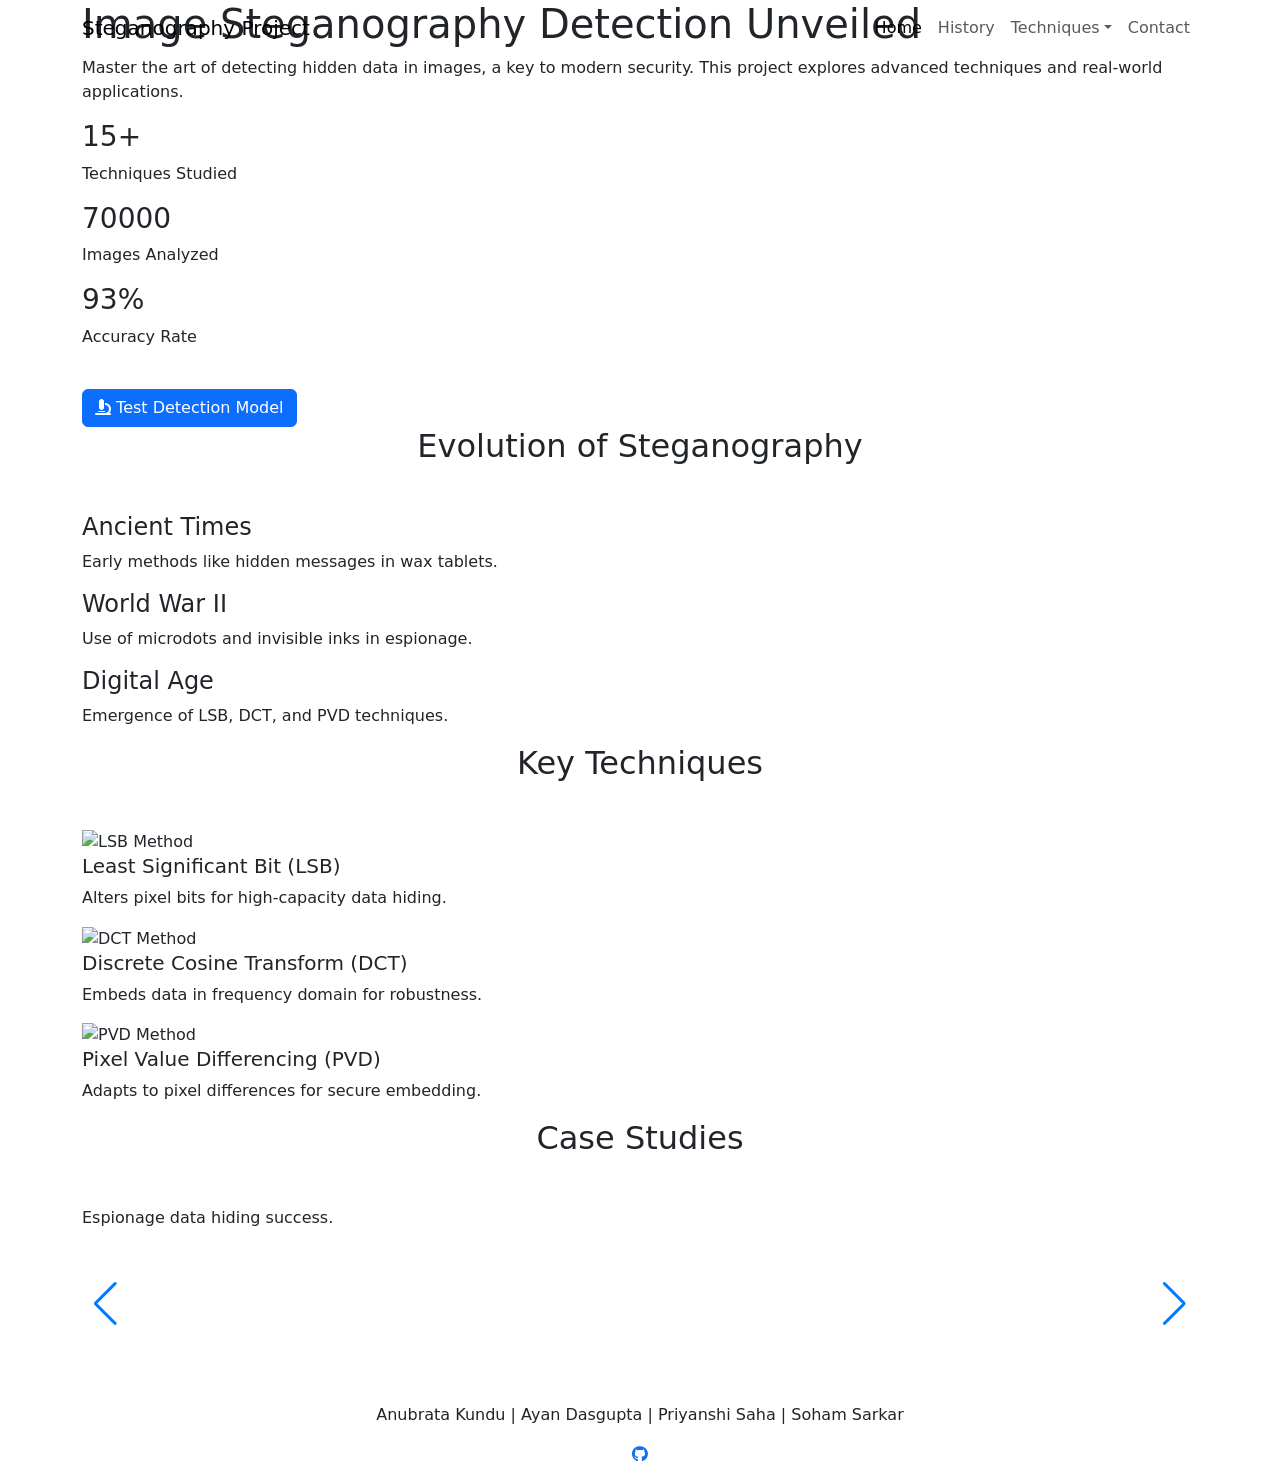
==== index.html @ f11f9999 "Added all files" ====
<!DOCTYPE html>
<html lang="en">
<head>
  <meta charset="UTF-8">
  <meta name="viewport" content="width=device-width, initial-scale=1.0">
  <meta name="description" content="Explore Detection of image steganography: advanced techniques and evolution. Final year project by [Your Team Name], 2025.">
  <meta name="keywords" content="steganography, data hiding, cryptography, LSB, DCT, PVD, digital security">
  <meta name="author" content="[Your Team Name]">
  <title>Image Steganography Detection - Final Year Project</title>
  <link href="https://cdn.jsdelivr.net/npm/bootstrap@5.3.0/dist/css/bootstrap.min.css" rel="stylesheet">
  <link href="https://cdnjs.cloudflare.com/ajax/libs/font-awesome/6.4.0/css/all.min.css" rel="stylesheet">
  <link href="https://cdn.jsdelivr.net/npm/swiper@10/swiper-bundle.min.css" rel="stylesheet">
  <link href="https://fonts.googleapis.com/css2?family=Playfair+Display:wght@700&family=Montserrat:wght@400;600;700&display=swap" rel="stylesheet">
  <link href="styles.css" rel="stylesheet">
  <script src="https://cdn.jsdelivr.net/npm/chart.js"></script>
</head>
<body>
  <!-- Navbar -->
  <nav class="navbar navbar-expand-lg fixed-top">
    <div class="container">
      <a class="navbar-brand" href="#">Steganography Project</a>
      <button class="navbar-toggler" type="button" data-bs-toggle="collapse" data-bs-target="#navbarNav" aria-controls="navbarNav" aria-expanded="false" aria-label="Toggle navigation">
        <span class="navbar-toggler-icon"></span>
      </button>
      <div class="collapse navbar-collapse" id="navbarNav">
        <ul class="navbar-nav ms-auto">
          <li class="nav-item">
            <a class="nav-link active" href="#">Home</a>
          </li>
          <li class="nav-item">
            <a class="nav-link" href="#history">History</a>
          </li>
          <li class="nav-item dropdown">
            <a class="nav-link dropdown-toggle" href="#" id="techniquesDropdown" role="button" data-bs-toggle="dropdown" aria-expanded="false">Techniques</a>
            <ul class="dropdown-menu" aria-labelledby="techniquesDropdown">
              <li><a class="dropdown-item" href="lsb.html">LSB Method</a></li>
              <li><a class="dropdown-item" href="dct.html">DCT Method</a></li>
              <li><a class="dropdown-item" href="pvd.html">Pixel Value Differencing</a></li>
            </ul>
          </li>
          <li class="nav-item">
            <a class="nav-link" href="#contact">Contact</a>
          </li>
        </ul>
      </div>
    </div>
  </nav>

  <!-- Hero Section -->
  <section class="hero-section">
    <div class="parallax"></div>
    <div class="container">
      <h1>Image Steganography Detection Unveiled</h1>
      <div class="subheading">
        <p>Master the art of detecting hidden data in images, a key to modern security. This project explores advanced techniques and real-world applications.</p>
      </div>
      <div class="hero-stats">
        <div class="stat-item">
          <h3>15+</h3>
          <p>Techniques Studied</p>
        </div>
        <div class="stat-item">
          <h3>70000</h3>
          <p>Images Analyzed</p>
        </div>
        <div class="stat-item">
          <h3>93%</h3>
          <p>Accuracy Rate</p>
        </div>
      </div>
      <a href="http://localhost:5000" class="btn btn-primary mt-4" target="_blank">
        <i class="fas fa-microscope"></i> Test Detection Model
      </a>
    </div>
  </section>

  <!-- History Section -->
  <section class="history-section" id="history">
    <div class="container">
      <h2 class="text-center mb-5">Evolution of Steganography</h2>
      <div class="timeline">
        <div class="timeline-item">
          <h4>Ancient Times</h4>
          <p>Early methods like hidden messages in wax tablets.</p>
        </div>
        <div class="timeline-item">
          <h4>World War II</h4>
          <p>Use of microdots and invisible inks in espionage.</p>
        </div>
        <div class="timeline-item">
          <h4>Digital Age</h4>
          <p>Emergence of LSB, DCT, and PVD techniques.</p>
        </div>
      </div>
    </div>
  </section>

  <!-- Techniques Section -->
  <section class="techniques-section">
    <div class="container">
      <h2 class="text-center mb-5">Key Techniques</h2>
      <div class="technique-grid">
        <div class="technique-card">
          <img src="https://picsum.photos/300/200?random=60&grayscale" alt="LSB Method" loading="lazy">
          <div class="card-body">
            <h5>Least Significant Bit (LSB)</h5>
            <p>Alters pixel bits for high-capacity data hiding.</p>
          </div>
        </div>
        <div class="technique-card">
          <img src="https://picsum.photos/300/200?random=61&grayscale" alt="DCT Method" loading="lazy">
          <div class="card-body">
            <h5>Discrete Cosine Transform (DCT)</h5>
            <p>Embeds data in frequency domain for robustness.</p>
          </div>
        </div>
        <div class="technique-card">
          <img src="https://picsum.photos/300/200?random=62&grayscale" alt="PVD Method" loading="lazy">
          <div class="card-body">
            <h5>Pixel Value Differencing (PVD)</h5>
            <p>Adapts to pixel differences for secure embedding.</p>
          </div>
        </div>
      </div>
    </div>
  </section>

  <!-- Examples Section -->
  <section class="examples-section">
    <div class="container">
      <h2 class="text-center mb-5">Case Studies</h2>
      <div class="swiper mySwiper">
        <div class="swiper-wrapper">
          <div class="swiper-slide">
            <p class="example-quote">Espionage data hiding success.</p>
            <iframe src="https://www.youtube.com/embed/dQw4w9WgXcQ" title="YouTube video" frameborder="0" allow="accelerometer; clipboard-write; encrypted-media;" allowfullscreen loading="lazy"></iframe>
          </div>
          <div class="swiper-slide">
            <p class="example-quote">Secure journalism application.</p>
            <iframe src="https://www.youtube.com/embed/dQw4w9WgXcQ" title="YouTube video" frameborder="0" allow="accelerometer; clipboard-write; encrypted-media;" allowfullscreen loading="lazy"></iframe>
          </div>
        </div>
        <div class="swiper-button-next"></div>
        <div class="swiper-button-prev"></div>
      </div>
    </div>
  </section>

  <!-- Footer -->
  <footer>
    <div class="container">
      <div class="row">
        <div class="col-12 text-center">
          <p>Anubrata Kundu | Ayan Dasgupta | Priyanshi Saha | Soham Sarkar</p>
          <div class="mt-3">
            <a href="https://github.com/AD9190/Steganography"><i class="fab fa-github mx-2"></i></a>
          </div>
        </div>
      </div>
    </div>
  </footer>

  <script src="https://cdn.jsdelivr.net/npm/bootstrap@5.3.0/dist/js/bootstrap.bundle.min.js"></script>
  <script src="https://cdn.jsdelivr.net/npm/swiper@10/swiper-bundle.min.js"></script>
  <script src="script.js"></script>
</body>
</html>
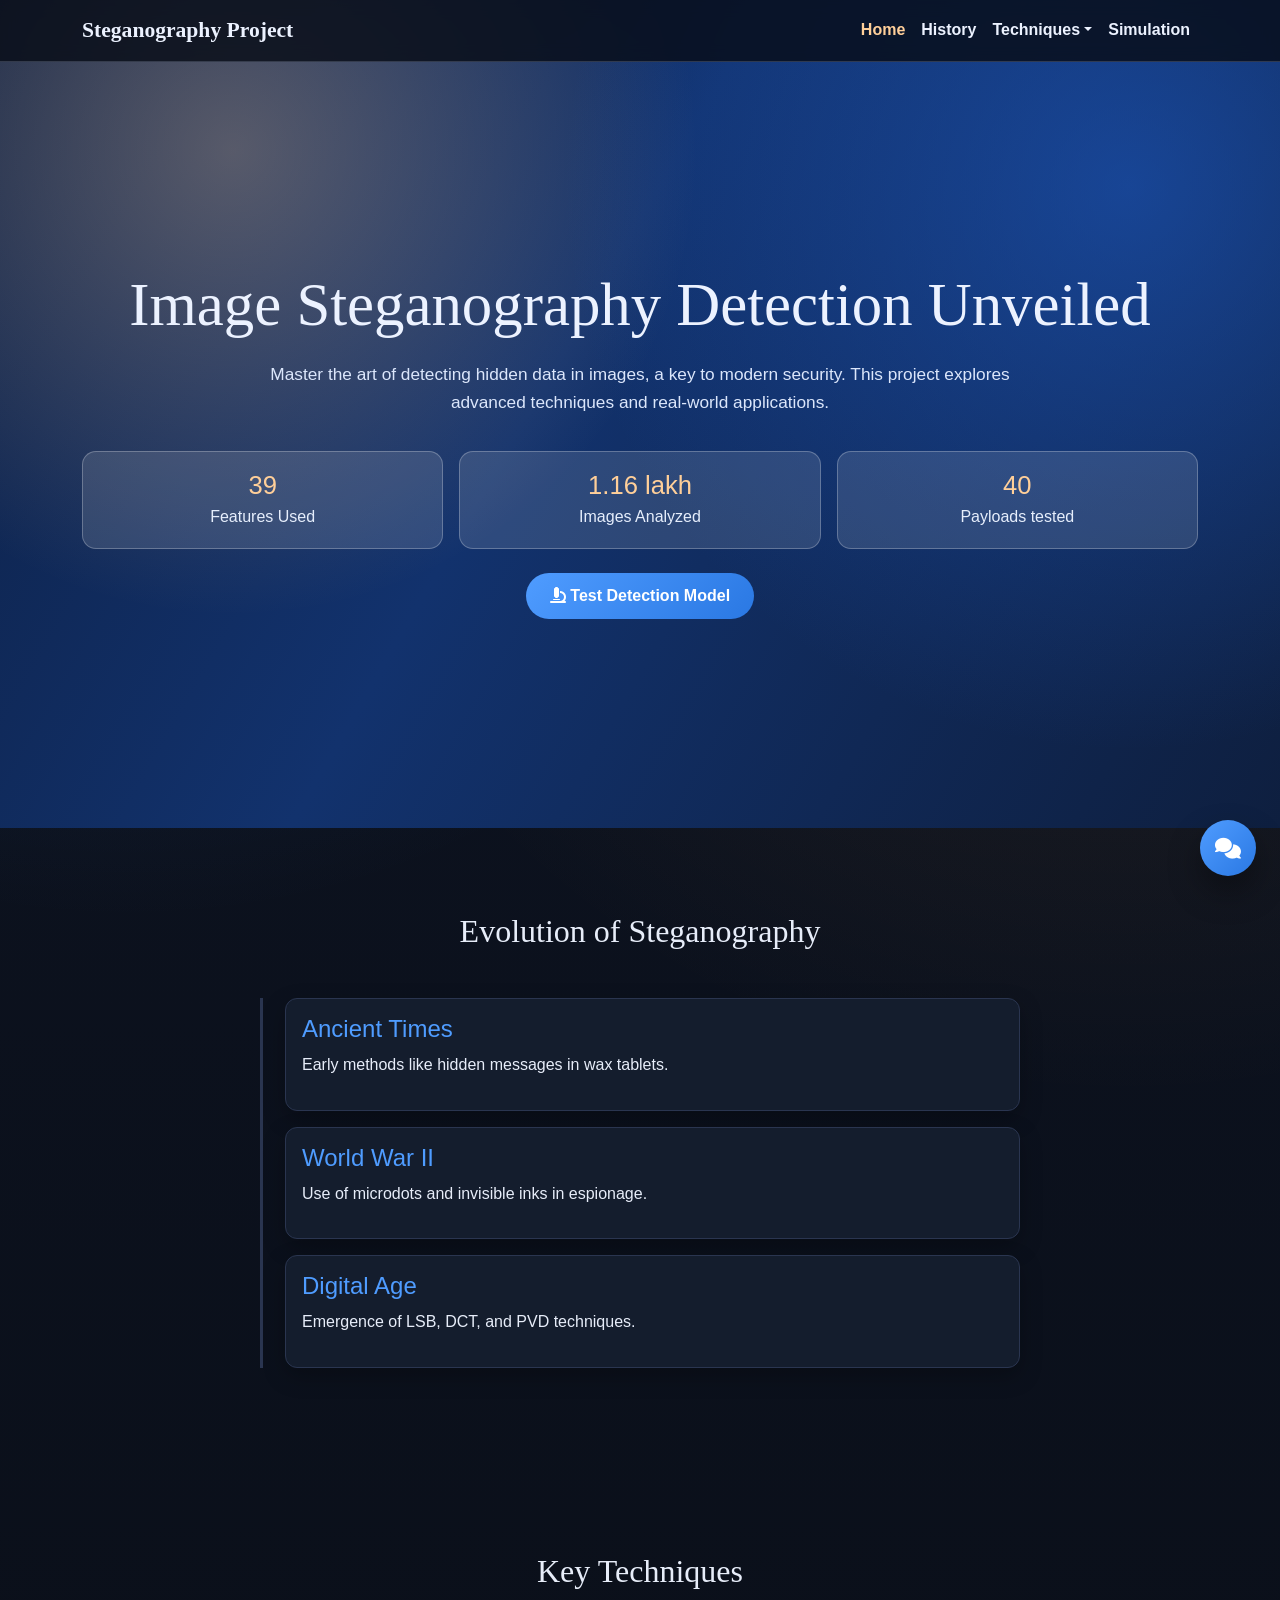
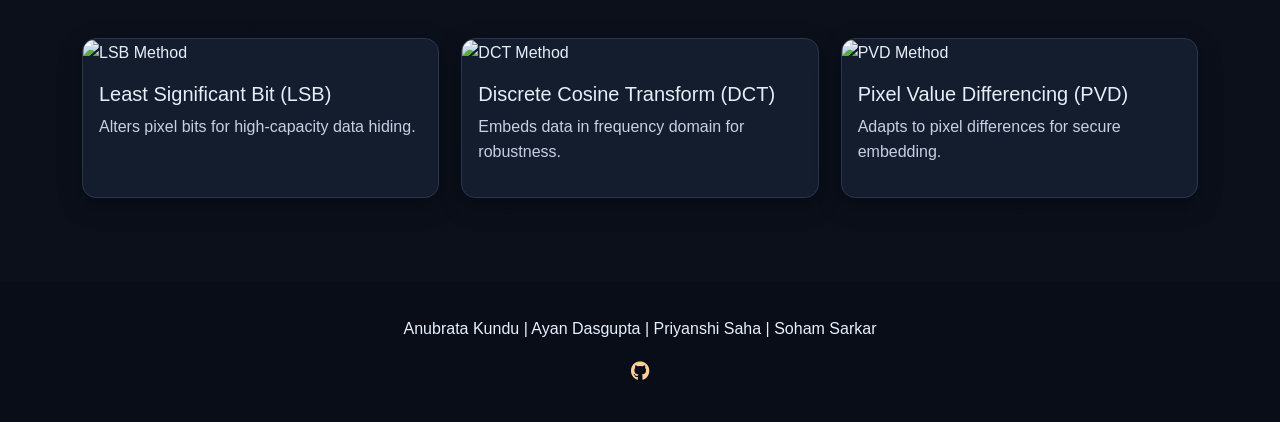
==== commit 72227fb1: "Add files via upload" ====
--- a/index.html
+++ b/index.html
@@ -1,167 +1,191 @@
-<!DOCTYPE html>
-<html lang="en">
-<head>
-  <meta charset="UTF-8">
-  <meta name="viewport" content="width=device-width, initial-scale=1.0">
-  <meta name="description" content="Explore Detection of image steganography: advanced techniques and evolution. Final year project by [Your Team Name], 2025.">
-  <meta name="keywords" content="steganography, data hiding, cryptography, LSB, DCT, PVD, digital security">
-  <meta name="author" content="[Your Team Name]">
-  <title>Image Steganography Detection - Final Year Project</title>
-  <link href="https://cdn.jsdelivr.net/npm/bootstrap@5.3.0/dist/css/bootstrap.min.css" rel="stylesheet">
-  <link href="https://cdnjs.cloudflare.com/ajax/libs/font-awesome/6.4.0/css/all.min.css" rel="stylesheet">
-  <link href="https://cdn.jsdelivr.net/npm/swiper@10/swiper-bundle.min.css" rel="stylesheet">
-  <link href="https://fonts.googleapis.com/css2?family=Playfair+Display:wght@700&family=Montserrat:wght@400;600;700&display=swap" rel="stylesheet">
-  <link href="styles.css" rel="stylesheet">
-  <script src="https://cdn.jsdelivr.net/npm/chart.js"></script>
-</head>
-<body>
-  <!-- Navbar -->
-  <nav class="navbar navbar-expand-lg fixed-top">
-    <div class="container">
-      <a class="navbar-brand" href="#">Steganography Project</a>
-      <button class="navbar-toggler" type="button" data-bs-toggle="collapse" data-bs-target="#navbarNav" aria-controls="navbarNav" aria-expanded="false" aria-label="Toggle navigation">
-        <span class="navbar-toggler-icon"></span>
-      </button>
-      <div class="collapse navbar-collapse" id="navbarNav">
-        <ul class="navbar-nav ms-auto">
-          <li class="nav-item">
-            <a class="nav-link active" href="#">Home</a>
-          </li>
-          <li class="nav-item">
-            <a class="nav-link" href="#history">History</a>
-          </li>
-          <li class="nav-item dropdown">
-            <a class="nav-link dropdown-toggle" href="#" id="techniquesDropdown" role="button" data-bs-toggle="dropdown" aria-expanded="false">Techniques</a>
-            <ul class="dropdown-menu" aria-labelledby="techniquesDropdown">
-              <li><a class="dropdown-item" href="lsb.html">LSB Method</a></li>
-              <li><a class="dropdown-item" href="dct.html">DCT Method</a></li>
-              <li><a class="dropdown-item" href="pvd.html">Pixel Value Differencing</a></li>
-            </ul>
-          </li>
-          <li class="nav-item">
-            <a class="nav-link" href="#contact">Contact</a>
-          </li>
-        </ul>
-      </div>
-    </div>
-  </nav>
-
-  <!-- Hero Section -->
-  <section class="hero-section">
-    <div class="parallax"></div>
-    <div class="container">
-      <h1>Image Steganography Detection Unveiled</h1>
-      <div class="subheading">
-        <p>Master the art of detecting hidden data in images, a key to modern security. This project explores advanced techniques and real-world applications.</p>
-      </div>
-      <div class="hero-stats">
-        <div class="stat-item">
-          <h3>15+</h3>
-          <p>Techniques Studied</p>
-        </div>
-        <div class="stat-item">
-          <h3>70000</h3>
-          <p>Images Analyzed</p>
-        </div>
-        <div class="stat-item">
-          <h3>93%</h3>
-          <p>Accuracy Rate</p>
-        </div>
-      </div>
-      <a href="http://localhost:5000" class="btn btn-primary mt-4" target="_blank">
-        <i class="fas fa-microscope"></i> Test Detection Model
-      </a>
-    </div>
-  </section>
-
-  <!-- History Section -->
-  <section class="history-section" id="history">
-    <div class="container">
-      <h2 class="text-center mb-5">Evolution of Steganography</h2>
-      <div class="timeline">
-        <div class="timeline-item">
-          <h4>Ancient Times</h4>
-          <p>Early methods like hidden messages in wax tablets.</p>
-        </div>
-        <div class="timeline-item">
-          <h4>World War II</h4>
-          <p>Use of microdots and invisible inks in espionage.</p>
-        </div>
-        <div class="timeline-item">
-          <h4>Digital Age</h4>
-          <p>Emergence of LSB, DCT, and PVD techniques.</p>
-        </div>
-      </div>
-    </div>
-  </section>
-
-  <!-- Techniques Section -->
-  <section class="techniques-section">
-    <div class="container">
-      <h2 class="text-center mb-5">Key Techniques</h2>
-      <div class="technique-grid">
-        <div class="technique-card">
-          <img src="https://picsum.photos/300/200?random=60&grayscale" alt="LSB Method" loading="lazy">
-          <div class="card-body">
-            <h5>Least Significant Bit (LSB)</h5>
-            <p>Alters pixel bits for high-capacity data hiding.</p>
-          </div>
-        </div>
-        <div class="technique-card">
-          <img src="https://picsum.photos/300/200?random=61&grayscale" alt="DCT Method" loading="lazy">
-          <div class="card-body">
-            <h5>Discrete Cosine Transform (DCT)</h5>
-            <p>Embeds data in frequency domain for robustness.</p>
-          </div>
-        </div>
-        <div class="technique-card">
-          <img src="https://picsum.photos/300/200?random=62&grayscale" alt="PVD Method" loading="lazy">
-          <div class="card-body">
-            <h5>Pixel Value Differencing (PVD)</h5>
-            <p>Adapts to pixel differences for secure embedding.</p>
-          </div>
-        </div>
-      </div>
-    </div>
-  </section>
-
-  <!-- Examples Section -->
-  <section class="examples-section">
-    <div class="container">
-      <h2 class="text-center mb-5">Case Studies</h2>
-      <div class="swiper mySwiper">
-        <div class="swiper-wrapper">
-          <div class="swiper-slide">
-            <p class="example-quote">Espionage data hiding success.</p>
-            <iframe src="https://www.youtube.com/embed/dQw4w9WgXcQ" title="YouTube video" frameborder="0" allow="accelerometer; clipboard-write; encrypted-media;" allowfullscreen loading="lazy"></iframe>
-          </div>
-          <div class="swiper-slide">
-            <p class="example-quote">Secure journalism application.</p>
-            <iframe src="https://www.youtube.com/embed/dQw4w9WgXcQ" title="YouTube video" frameborder="0" allow="accelerometer; clipboard-write; encrypted-media;" allowfullscreen loading="lazy"></iframe>
-          </div>
-        </div>
-        <div class="swiper-button-next"></div>
-        <div class="swiper-button-prev"></div>
-      </div>
-    </div>
-  </section>
-
-  <!-- Footer -->
-  <footer>
-    <div class="container">
-      <div class="row">
-        <div class="col-12 text-center">
-          <p>Anubrata Kundu | Ayan Dasgupta | Priyanshi Saha | Soham Sarkar</p>
-          <div class="mt-3">
-            <a href="https://github.com/AD9190/Steganography"><i class="fab fa-github mx-2"></i></a>
-          </div>
-        </div>
-      </div>
-    </div>
-  </footer>
-
-  <script src="https://cdn.jsdelivr.net/npm/bootstrap@5.3.0/dist/js/bootstrap.bundle.min.js"></script>
-  <script src="https://cdn.jsdelivr.net/npm/swiper@10/swiper-bundle.min.js"></script>
-  <script src="script.js"></script>
-</body>
-</html>+<!DOCTYPE html>
+<html lang="en">
+<head>
+  <meta charset="UTF-8">
+  <meta name="viewport" content="width=device-width, initial-scale=1.0">
+  <meta name="description" content="Explore Detection of image steganography: advanced techniques and evolution. Final year project by [Your Team Name], 2025.">
+  <meta name="keywords" content="steganography, data hiding, cryptography, LSB, digital forensics, digital security">
+  <title>Image Steganography Detection - Final Year Project</title>
+  <link href="https://cdn.jsdelivr.net/npm/bootstrap@5.3.0/dist/css/bootstrap.min.css" rel="stylesheet">
+  <link href="https://cdnjs.cloudflare.com/ajax/libs/font-awesome/6.4.0/css/all.min.css" rel="stylesheet">
+  <link href="https://cdn.jsdelivr.net/npm/swiper@10/swiper-bundle.min.css" rel="stylesheet">
+  <link href="https://fonts.googleapis.com/css2?family=Playfair+Display:wght@700&family=Montserrat:wght@400;600;700&display=swap" rel="stylesheet">
+  <link href="styles.css" rel="stylesheet">
+  <script src="https://cdn.jsdelivr.net/npm/chart.js"></script>
+</head>
+<body>
+  <!-- Navbar -->
+  <nav class="navbar navbar-expand-lg fixed-top">
+    <div class="container">
+      <a class="navbar-brand" href="#">Steganography Project</a>
+      <button class="navbar-toggler" type="button" data-bs-toggle="collapse" data-bs-target="#navbarNav" aria-controls="navbarNav" aria-expanded="false" aria-label="Toggle navigation">
+        <span class="navbar-toggler-icon"></span>
+      </button>
+      <div class="collapse navbar-collapse" id="navbarNav">
+        <ul class="navbar-nav ms-auto">
+          <li class="nav-item">
+            <a class="nav-link active" href="#">Home</a>
+          </li>
+          <li class="nav-item">
+            <a class="nav-link" href="history.html">History</a>
+          </li>
+          <li class="nav-item dropdown">
+            <a class="nav-link dropdown-toggle" href="#" id="techniquesDropdown" role="button" data-bs-toggle="dropdown" aria-expanded="false">Techniques</a>
+            <ul class="dropdown-menu" aria-labelledby="techniquesDropdown">
+              <li><a class="dropdown-item" href="lsb.html">LSB Method</a></li>
+            </ul>
+          </li>
+          <li class="nav-item">
+            <a class="nav-link" href="simulation.html">Simulation</a>
+          </li>
+        </ul>
+      </div>
+    </div>
+  </nav>
+
+  <!-- Hero Section -->
+  <section class="hero-section">
+    <div class="parallax"></div>
+    <div class="container">
+      <h1>Image Steganography Detection Unveiled</h1>
+      <div class="subheading">
+        <p>Master the art of detecting hidden data in images, a key to modern security. This project explores advanced techniques and real-world applications.</p>
+      </div>
+      <div class="hero-stats">
+        <div class="stat-item">
+          <h3>39</h3>
+          <p>Features Used</p>
+        </div>
+        <div class="stat-item">
+          <h3>1.16 lakh</h3>
+          <p>Images Analyzed</p>
+        </div>
+        <div class="stat-item">
+          <h3>40</h3>
+          <p>Payloads tested</p>
+        </div>
+      </div>
+      <a href="http://127.0.0.1:5000/test" class="btn btn-primary mt-4" target="_blank">
+        <i class="fas fa-microscope"></i> Test Detection Model
+      </a>
+    </div>
+  </section>
+
+  <!-- History Section -->
+  <section class="history-section" id="history">
+    <div class="container">
+      <h2 class="text-center mb-5">Evolution of Steganography</h2>
+      <div class="timeline">
+        <div class="timeline-item">
+          <h4>Ancient Times</h4>
+          <p>Early methods like hidden messages in wax tablets.</p>
+        </div>
+        <div class="timeline-item">
+          <h4>World War II</h4>
+          <p>Use of microdots and invisible inks in espionage.</p>
+        </div>
+        <div class="timeline-item">
+          <h4>Digital Age</h4>
+          <p>Emergence of LSB, DCT, and PVD techniques.</p>
+        </div>
+      </div>
+    </div>
+  </section>
+
+  <!-- Techniques Section -->
+  <section class="techniques-section">
+    <div class="container">
+      <h2 class="text-center mb-5">Key Techniques</h2>
+      <div class="technique-grid">
+        <div class="technique-card">
+          <img src="https://picsum.photos/300/200?random=60&grayscale" alt="LSB Method" loading="lazy">
+          <div class="card-body">
+            <h5>Least Significant Bit (LSB)</h5>
+            <p>Alters pixel bits for high-capacity data hiding.</p>
+          </div>
+        </div>
+        <div class="technique-card">
+          <img src="https://picsum.photos/300/200?random=61&grayscale" alt="DCT Method" loading="lazy">
+          <div class="card-body">
+            <h5>Discrete Cosine Transform (DCT)</h5>
+            <p>Embeds data in frequency domain for robustness.</p>
+          </div>
+        </div>
+        <div class="technique-card">
+          <img src="https://picsum.photos/300/200?random=62&grayscale" alt="PVD Method" loading="lazy">
+          <div class="card-body">
+            <h5>Pixel Value Differencing (PVD)</h5>
+            <p>Adapts to pixel differences for secure embedding.</p>
+          </div>
+        </div>
+      </div>
+    </div>
+  </section>
+
+  <!-- Examples Section
+  <section class="examples-section">
+    <div class="container">
+      <h2 class="text-center mb-5">Case Studies</h2>
+      <div class="swiper mySwiper">
+        <div class="swiper-wrapper">
+          <div class="swiper-slide">
+            <p class="example-quote">Espionage data hiding success.</p>
+            <iframe src="https://www.youtube.com/embed/dQw4w9WgXcQ" title="YouTube video" frameborder="0" allow="accelerometer; clipboard-write; encrypted-media;" allowfullscreen loading="lazy"></iframe>
+          </div>
+          <div class="swiper-slide">
+            <p class="example-quote">Secure journalism application.</p>
+            <iframe src="https://www.youtube.com/embed/dQw4w9WgXcQ" title="YouTube video" frameborder="0" allow="accelerometer; clipboard-write; encrypted-media;" allowfullscreen loading="lazy"></iframe>
+          </div>
+        </div>
+        <div class="swiper-button-next"></div>
+        <div class="swiper-button-prev"></div>
+      </div>
+    </div>
+  </section> -->
+
+  <!-- QA Floating Widget -->
+  <button class="qa-fab" id="qaFab" aria-label="Open QA assistant">
+    <i class="fas fa-comments"></i>
+  </button>
+  <div class="qa-panel" id="qaPanel" aria-hidden="true">
+    <div class="qa-header">
+      <div>
+        <h5>Stego Q&A</h5>
+        <p>Local assistant for LSB and steganography</p>
+      </div>
+      <button class="qa-close" id="qaClose" aria-label="Close QA assistant">
+        <i class="fas fa-times"></i>
+      </button>
+    </div>
+    <div class="qa-messages" id="qaMessages" role="log" aria-live="polite"></div>
+    <div class="qa-input">
+      <input type="text" id="qaInput" placeholder="Ask about LSB, capacity, detection..." aria-label="Ask a question">
+      <button id="qaSend" aria-label="Send question">
+        <i class="fas fa-paper-plane"></i>
+      </button>
+    </div>
+    <div class="qa-hints">
+      Try: "What is LSB?", "How to detect LSB?", "LSB vs DCT"
+    </div>
+  </div>
+
+  <!-- Footer -->
+  <footer>
+    <div class="container">
+      <div class="row">
+        <div class="col-12 text-center">
+          <p>Anubrata Kundu | Ayan Dasgupta | Priyanshi Saha | Soham Sarkar</p>
+          <div class="mt-3">
+            <a href="https://github.com/AD9190/Steganography"><i class="fab fa-github mx-2"></i></a>
+          </div>
+        </div>
+      </div>
+    </div>
+  </footer>
+
+  <script src="https://cdn.jsdelivr.net/npm/bootstrap@5.3.0/dist/js/bootstrap.bundle.min.js"></script>
+  <script src="https://cdn.jsdelivr.net/npm/swiper@10/swiper-bundle.min.js"></script>
+  <script src="qa_intents.js"></script>
+  <script src="script.js"></script>
+</body>
+</html>
--- a/styles.css
+++ b/styles.css
@@ -0,0 +1,563 @@
+:root {
+  --bg: #0a0f19;
+  --bg-soft: #101726;
+  --text: #e7edf9;
+  --muted: #b7c2d9;
+  --panel: #141d2d;
+  --panel-strong: #1a2438;
+  --primary: #4f9cff;
+  --primary-strong: #2f7dde;
+  --accent: #ffb454;
+  --line: #2a3550;
+  --shadow: 0 14px 38px rgba(0, 0, 0, 0.45);
+}
+
+* {
+  box-sizing: border-box;
+}
+
+html,
+body {
+  margin: 0;
+  padding: 0;
+}
+
+body {
+  font-family: "Montserrat", sans-serif;
+  color: var(--text);
+  background:
+    radial-gradient(circle at 10% 6%, rgba(79, 156, 255, 0.18), transparent 36%),
+    radial-gradient(circle at 88% 10%, rgba(255, 180, 84, 0.12), transparent 42%),
+    linear-gradient(180deg, #0d1321 0%, var(--bg) 100%);
+  line-height: 1.6;
+}
+
+a {
+  color: var(--primary);
+  transition: color 0.25s ease;
+}
+
+a:hover {
+  color: var(--primary-strong);
+}
+
+.navbar {
+  background: rgba(8, 13, 24, 0.82);
+  backdrop-filter: blur(8px);
+  border-bottom: 1px solid rgba(195, 211, 238, 0.2);
+  transition: all 0.25s ease;
+}
+
+.navbar.scrolled {
+  background: rgba(8, 13, 24, 0.95);
+  box-shadow: 0 8px 24px rgba(0, 0, 0, 0.26);
+}
+
+.navbar-brand,
+.navbar .nav-link {
+  color: #ecf2ff;
+}
+
+.navbar-brand {
+  font-family: "Playfair Display", serif;
+  font-weight: 700;
+  font-size: 1.35rem;
+}
+
+.navbar .nav-link {
+  font-weight: 600;
+}
+
+.navbar .nav-link:hover,
+.navbar .nav-link.active {
+  color: #ffcf99;
+}
+
+.navbar .dropdown-menu {
+  background: var(--panel-strong);
+  border: 1px solid var(--line);
+  box-shadow: var(--shadow);
+}
+
+.navbar .dropdown-item {
+  color: var(--text);
+}
+
+.navbar .dropdown-item:hover,
+.navbar .dropdown-item:focus,
+.navbar .dropdown-item.active {
+  color: #ffffff;
+  background: rgba(79, 156, 255, 0.2);
+}
+
+.hero-section {
+  min-height: 92vh;
+  display: flex;
+  align-items: center;
+  text-align: center;
+  color: #ecf2ff;
+  position: relative;
+  overflow: hidden;
+  padding: 140px 0 80px;
+}
+
+.parallax {
+  position: absolute;
+  inset: 0;
+  z-index: -2;
+  background:
+    radial-gradient(circle at 20% 20%, rgba(255, 207, 153, 0.3), transparent 36%),
+    radial-gradient(circle at 86% 24%, rgba(30, 92, 200, 0.55), transparent 42%),
+    linear-gradient(120deg, #0d1f42 0%, #12326d 44%, #0e1e3d 100%);
+  transform: scale(1.06);
+}
+
+.hero-section h1 {
+  font-family: "Playfair Display", serif;
+  font-size: clamp(2rem, 5vw, 3.8rem);
+  margin-bottom: 1.2rem;
+}
+
+.subheading {
+  max-width: 760px;
+  margin: 0 auto;
+  font-size: 1.08rem;
+  color: #dbe6fb;
+}
+
+.hero-stats {
+  margin-top: 34px;
+  display: grid;
+  grid-template-columns: repeat(3, minmax(0, 1fr));
+  gap: 16px;
+}
+
+.stat-item {
+  background: rgba(255, 255, 255, 0.12);
+  border: 1px solid rgba(255, 255, 255, 0.25);
+  border-radius: 14px;
+  padding: 18px;
+}
+
+.stat-item h3 {
+  margin: 0;
+  font-size: 1.6rem;
+  color: #ffcf99;
+}
+
+.stat-item p {
+  margin: 4px 0 0;
+  color: #e6eefc;
+}
+
+.btn.btn-primary {
+  background: linear-gradient(135deg, var(--primary), #2a78e3);
+  border: none;
+  border-radius: 999px;
+  font-weight: 700;
+  padding: 11px 24px;
+}
+
+.btn.btn-primary:hover {
+  background: linear-gradient(135deg, var(--primary-strong), var(--primary));
+}
+
+section {
+  position: relative;
+  z-index: 0;
+}
+
+.history-section,
+.techniques-section,
+.examples-section {
+  padding: 84px 0;
+}
+
+.history-section h2,
+.techniques-section h2,
+.examples-section h2 {
+  font-family: "Playfair Display", serif;
+  color: var(--text);
+}
+
+.timeline {
+  border-left: 3px solid var(--line);
+  margin: 0 auto;
+  max-width: 760px;
+  padding-left: 22px;
+}
+
+.timeline-item {
+  background: var(--panel);
+  border: 1px solid var(--line);
+  border-radius: 12px;
+  padding: 16px;
+  margin: 0 0 16px;
+  box-shadow: 0 8px 22px rgba(0, 0, 0, 0.25);
+  opacity: 0;
+  transform: translateX(-18px);
+  transition: transform 0.5s ease, opacity 0.5s ease;
+}
+
+.timeline-item.visible {
+  opacity: 1;
+  transform: translateX(0);
+}
+
+.timeline-item h4 {
+  color: var(--primary);
+}
+
+.technique-grid {
+  display: grid;
+  grid-template-columns: repeat(3, minmax(0, 1fr));
+  gap: 22px;
+}
+
+.technique-card {
+  border-radius: 14px;
+  overflow: hidden;
+  background: var(--panel);
+  border: 1px solid var(--line);
+  box-shadow: 0 8px 24px rgba(0, 0, 0, 0.3);
+  transition: transform 0.25s ease, box-shadow 0.25s ease;
+}
+
+.technique-card:hover {
+  transform: translateY(-6px);
+  box-shadow: 0 14px 34px rgba(0, 0, 0, 0.4);
+}
+
+.technique-card img {
+  width: 100%;
+  height: 205px;
+  object-fit: cover;
+}
+
+.technique-card .card-body {
+  padding: 16px;
+}
+
+.technique-card h5 {
+  margin-bottom: 8px;
+  color: var(--text);
+}
+
+.technique-card p {
+  color: #c5d0e6;
+}
+
+.mySwiper {
+  padding-bottom: 40px;
+}
+
+.swiper-slide {
+  background: var(--panel);
+  border-radius: 14px;
+  border: 1px solid var(--line);
+  padding: 18px;
+  box-shadow: var(--shadow);
+}
+
+.example-quote {
+  font-weight: 700;
+  color: #dbe7ff;
+  text-align: center;
+}
+
+.content-section {
+  color: var(--text);
+}
+
+.content-section h2,
+.content-section h4,
+.content-section h5,
+.content-section li,
+.content-section p,
+.content-section strong,
+.content-section em {
+  color: var(--text);
+}
+
+.content-section .lead {
+  color: #c7d3ea;
+}
+
+.code-block {
+  background: #0b1220;
+  border: 1px solid var(--line);
+}
+
+.example-box {
+  background: rgba(255, 255, 255, 0.03);
+  border: 1px solid var(--line);
+}
+
+.pros,
+.cons {
+  background: var(--panel);
+  border: 1px solid var(--line);
+  border-radius: 12px;
+  padding: 16px;
+}
+
+.table {
+  --bs-table-bg: transparent;
+  --bs-table-color: var(--text);
+  --bs-table-border-color: var(--line);
+}
+
+.table > :not(caption) > * > * {
+  background-color: rgba(255, 255, 255, 0.02);
+  color: var(--text);
+}
+
+.table > :not(caption) > .table-light > * {
+  background-color: var(--panel-strong) !important;
+  color: var(--text) !important;
+}
+
+.swiper-slide iframe {
+  width: 100%;
+  min-height: 300px;
+  border-radius: 10px;
+  border: 0;
+}
+
+footer {
+  background: #080d18;
+  color: #e8f0ff;
+  padding: 34px 0;
+}
+
+footer a {
+  color: #ffcf99;
+  font-size: 1.2rem;
+}
+
+footer a:hover {
+  color: #ffe5c4;
+}
+
+.qa-fab {
+  position: fixed;
+  right: 24px;
+  bottom: 24px;
+  width: 56px;
+  height: 56px;
+  border-radius: 50%;
+  border: 0;
+  background: linear-gradient(135deg, var(--primary), #2a78e3);
+  color: #ffffff;
+  display: flex;
+  align-items: center;
+  justify-content: center;
+  font-size: 1.3rem;
+  box-shadow: 0 16px 32px rgba(0, 0, 0, 0.35);
+  z-index: 1000;
+  transition: transform 0.2s ease, box-shadow 0.2s ease;
+}
+
+.qa-fab:hover {
+  transform: translateY(-2px);
+  box-shadow: 0 20px 40px rgba(0, 0, 0, 0.45);
+}
+
+.qa-panel {
+  position: fixed;
+  right: 24px;
+  bottom: 92px;
+  width: min(380px, 90vw);
+  background: var(--panel);
+  border: 1px solid var(--line);
+  border-radius: 16px;
+  box-shadow: var(--shadow);
+  display: none;
+  flex-direction: column;
+  z-index: 1000;
+}
+
+.qa-panel.open {
+  display: flex;
+}
+
+.qa-header {
+  display: flex;
+  justify-content: space-between;
+  align-items: center;
+  padding: 14px 16px;
+  border-bottom: 1px solid var(--line);
+  background: var(--panel-strong);
+  border-radius: 16px 16px 0 0;
+}
+
+.qa-header h5 {
+  margin: 0;
+  font-weight: 700;
+  color: #ffffff;
+}
+
+.qa-header p {
+  margin: 2px 0 0;
+  font-size: 0.75rem;
+  color: var(--muted);
+}
+
+.qa-close {
+  background: transparent;
+  border: 0;
+  color: var(--text);
+  font-size: 1rem;
+}
+
+.qa-messages {
+  padding: 16px;
+  display: flex;
+  flex-direction: column;
+  gap: 12px;
+  max-height: 320px;
+  overflow-y: auto;
+}
+
+.qa-bubble {
+  padding: 10px 12px;
+  border-radius: 12px;
+  font-size: 0.92rem;
+  line-height: 1.4;
+}
+
+.qa-bubble.user {
+  background: rgba(79, 156, 255, 0.2);
+  border: 1px solid rgba(79, 156, 255, 0.35);
+  align-self: flex-end;
+}
+
+.qa-bubble.bot {
+  background: rgba(255, 255, 255, 0.04);
+  border: 1px solid var(--line);
+  align-self: flex-start;
+}
+
+.qa-bubble.typing .qa-text::after {
+  content: "|";
+  display: inline-block;
+  margin-left: 2px;
+  animation: qa-caret 0.9s steps(1) infinite;
+}
+
+@keyframes qa-caret {
+  50% {
+    opacity: 0;
+  }
+}
+
+.qa-meta {
+  font-size: 0.7rem;
+  color: var(--muted);
+  margin-top: 6px;
+}
+
+.qa-input {
+  display: flex;
+  gap: 8px;
+  padding: 12px 16px;
+  border-top: 1px solid var(--line);
+}
+
+.qa-input input {
+  flex: 1;
+  background: #0b1220;
+  border: 1px solid var(--line);
+  color: var(--text);
+  border-radius: 10px;
+  padding: 8px 10px;
+}
+
+.qa-input button {
+  border: 0;
+  background: linear-gradient(135deg, var(--primary), #2a78e3);
+  color: #ffffff;
+  border-radius: 10px;
+  padding: 0 14px;
+}
+
+.qa-hints {
+  font-size: 0.75rem;
+  color: var(--muted);
+  padding: 0 16px 12px;
+}
+
+.qa-bullets {
+  margin: 10px 0 0 16px;
+  padding: 0;
+  color: #c9d4ea;
+  font-size: 0.88rem;
+}
+
+.qa-bullets li {
+  margin-bottom: 6px;
+}
+
+.qa-links {
+  display: flex;
+  flex-wrap: wrap;
+  gap: 8px;
+  margin-top: 10px;
+}
+
+.qa-link {
+  display: inline-flex;
+  align-items: center;
+  gap: 6px;
+  padding: 6px 10px;
+  border-radius: 999px;
+  background: rgba(79, 156, 255, 0.16);
+  border: 1px solid rgba(79, 156, 255, 0.35);
+  color: #d9e6ff;
+  font-size: 0.8rem;
+  text-decoration: none;
+}
+
+.qa-link:hover {
+  color: #ffffff;
+  background: rgba(79, 156, 255, 0.28);
+}
+
+@media (max-width: 768px) {
+  .qa-panel {
+    right: 12px;
+    left: 12px;
+    width: auto;
+  }
+
+  .qa-fab {
+    right: 16px;
+    bottom: 18px;
+  }
+}
+
+@media (max-width: 992px) {
+  .technique-grid {
+    grid-template-columns: repeat(2, minmax(0, 1fr));
+  }
+
+  .hero-stats {
+    grid-template-columns: repeat(2, minmax(0, 1fr));
+  }
+}
+
+@media (max-width: 768px) {
+  .hero-section {
+    min-height: 78vh;
+    padding-top: 120px;
+  }
+
+  .hero-stats,
+  .technique-grid {
+    grid-template-columns: 1fr;
+  }
+
+  .timeline {
+    padding-left: 14px;
+  }
+}
